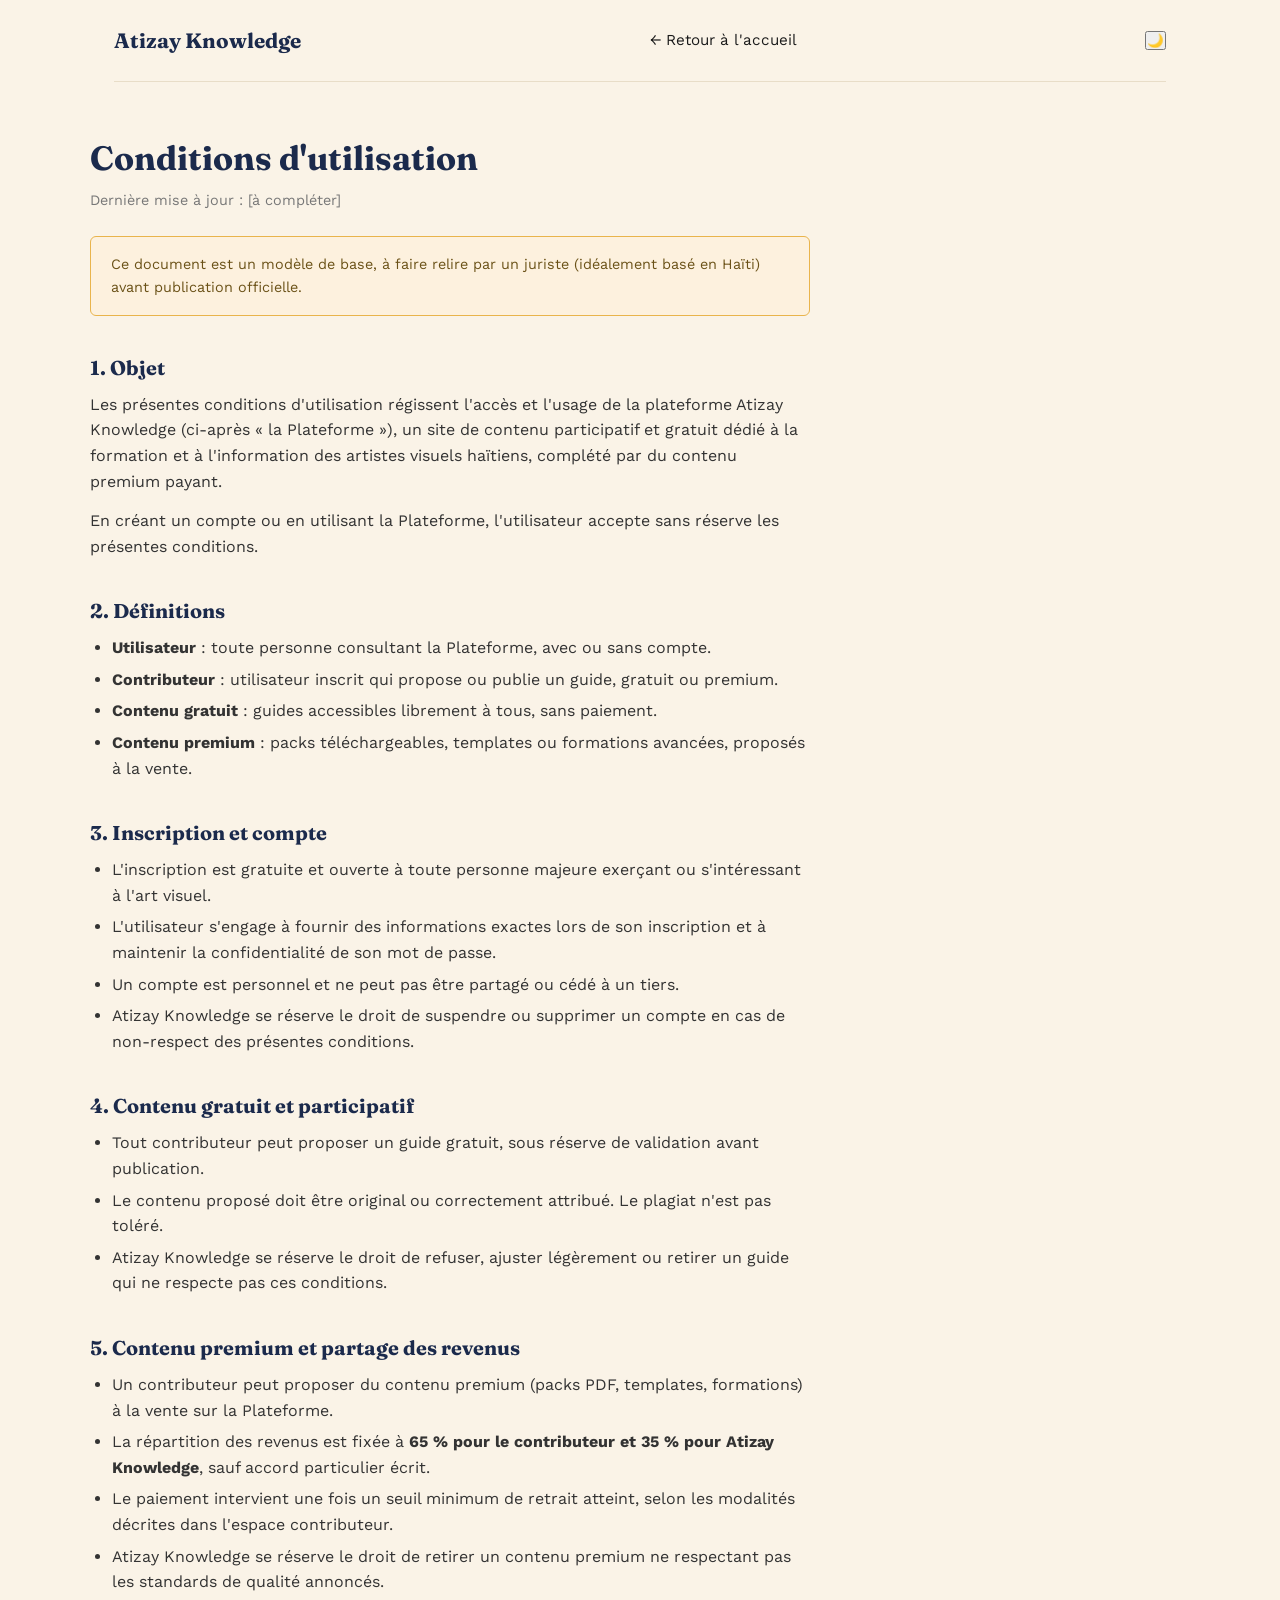
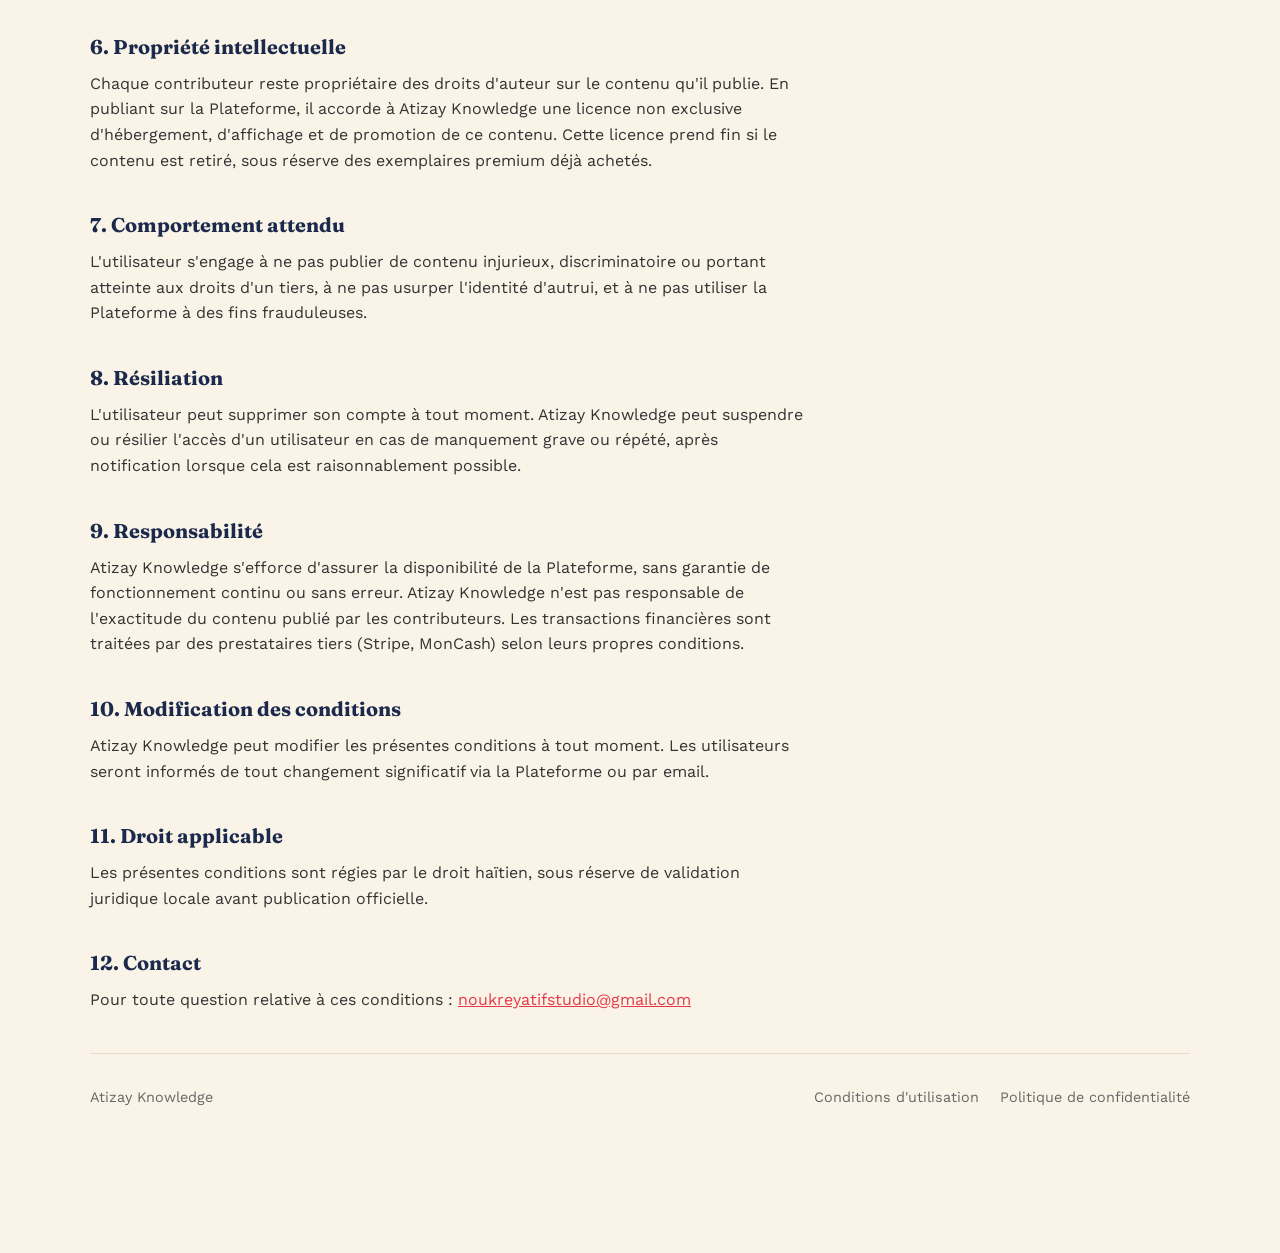
==== conditions-utilisation.html @ 025813e9 "Add files via upload" ====
<!DOCTYPE html>
<html lang="fr">
<head>
<meta charset="UTF-8">
<meta name="viewport" content="width=device-width, initial-scale=1">
<title>Conditions d'utilisation — Atizay Knowledge</title>
<link rel="preconnect" href="https://fonts.googleapis.com">
<link rel="icon" href="assets/icon/favicon_io/android-chrome-512x512.png" type="image/x-icon">
<link href="https://fonts.googleapis.com/css2?family=Fraunces:wght@400;600;700&family=Work+Sans:wght@400;500;600&display=swap" rel="stylesheet">
<link rel="stylesheet" href="css/condition-politique.css">
</head>

<body>

<div class="wrap">
  <header>
    <a href="index.html" class="logo">Atizay Knowledge</a>
    <a href="index.html" class="back">← Retour à l'accueil</a>
    <button id="toggle-theme" class="btn-theme" aria-label="Activer le mode sombre">🌙</button>
  </header>
</div>

<div class="wrap legal-page">

  <div class="legal-intro">
    <h1>Conditions d'utilisation</h1>
    <p class="maj">Dernière mise à jour : [à compléter]</p>
    <div class="note-juridique">
      Ce document est un modèle de base, à faire relire par un juriste (idéalement basé en Haïti) avant publication officielle.
    </div>
  </div>

  <!-- Tout le bloc ci-dessous (.legal-content) est ce qu'il faut remplacer
       pour transformer cette page en "politique-confidentialite.html" :
       change le <h1> plus haut, le <title> en haut du fichier,
       et le contenu des <h2>/<p> ici. La mise en forme reste identique. -->
  <div class="legal-content">

    <h2>1. Objet</h2>
    <p>Les présentes conditions d'utilisation régissent l'accès et l'usage de la plateforme Atizay Knowledge (ci-après « la Plateforme »), un site de contenu participatif et gratuit dédié à la formation et à l'information des artistes visuels haïtiens, complété par du contenu premium payant.</p>
    <p>En créant un compte ou en utilisant la Plateforme, l'utilisateur accepte sans réserve les présentes conditions.</p>

    <h2>2. Définitions</h2>
    <ul>
      <li><strong>Utilisateur</strong> : toute personne consultant la Plateforme, avec ou sans compte.</li>
      <li><strong>Contributeur</strong> : utilisateur inscrit qui propose ou publie un guide, gratuit ou premium.</li>
      <li><strong>Contenu gratuit</strong> : guides accessibles librement à tous, sans paiement.</li>
      <li><strong>Contenu premium</strong> : packs téléchargeables, templates ou formations avancées, proposés à la vente.</li>
    </ul>

    <h2>3. Inscription et compte</h2>
    <ul>
      <li>L'inscription est gratuite et ouverte à toute personne majeure exerçant ou s'intéressant à l'art visuel.</li>
      <li>L'utilisateur s'engage à fournir des informations exactes lors de son inscription et à maintenir la confidentialité de son mot de passe.</li>
      <li>Un compte est personnel et ne peut pas être partagé ou cédé à un tiers.</li>
      <li>Atizay Knowledge se réserve le droit de suspendre ou supprimer un compte en cas de non-respect des présentes conditions.</li>
    </ul>

    <h2>4. Contenu gratuit et participatif</h2>
    <ul>
      <li>Tout contributeur peut proposer un guide gratuit, sous réserve de validation avant publication.</li>
      <li>Le contenu proposé doit être original ou correctement attribué. Le plagiat n'est pas toléré.</li>
      <li>Atizay Knowledge se réserve le droit de refuser, ajuster légèrement ou retirer un guide qui ne respecte pas ces conditions.</li>
    </ul>

    <h2>5. Contenu premium et partage des revenus</h2>
    <ul>
      <li>Un contributeur peut proposer du contenu premium (packs PDF, templates, formations) à la vente sur la Plateforme.</li>
      <li>La répartition des revenus est fixée à <strong>65 % pour le contributeur et 35 % pour Atizay Knowledge</strong>, sauf accord particulier écrit.</li>
      <li>Le paiement intervient une fois un seuil minimum de retrait atteint, selon les modalités décrites dans l'espace contributeur.</li>
      <li>Atizay Knowledge se réserve le droit de retirer un contenu premium ne respectant pas les standards de qualité annoncés.</li>
    </ul>

    <h2>6. Propriété intellectuelle</h2>
    <p>Chaque contributeur reste propriétaire des droits d'auteur sur le contenu qu'il publie. En publiant sur la Plateforme, il accorde à Atizay Knowledge une licence non exclusive d'hébergement, d'affichage et de promotion de ce contenu. Cette licence prend fin si le contenu est retiré, sous réserve des exemplaires premium déjà achetés.</p>

    <h2>7. Comportement attendu</h2>
    <p>L'utilisateur s'engage à ne pas publier de contenu injurieux, discriminatoire ou portant atteinte aux droits d'un tiers, à ne pas usurper l'identité d'autrui, et à ne pas utiliser la Plateforme à des fins frauduleuses.</p>

    <h2>8. Résiliation</h2>
    <p>L'utilisateur peut supprimer son compte à tout moment. Atizay Knowledge peut suspendre ou résilier l'accès d'un utilisateur en cas de manquement grave ou répété, après notification lorsque cela est raisonnablement possible.</p>

    <h2>9. Responsabilité</h2>
    <p>Atizay Knowledge s'efforce d'assurer la disponibilité de la Plateforme, sans garantie de fonctionnement continu ou sans erreur. Atizay Knowledge n'est pas responsable de l'exactitude du contenu publié par les contributeurs. Les transactions financières sont traitées par des prestataires tiers (Stripe, MonCash) selon leurs propres conditions.</p>

    <h2>10. Modification des conditions</h2>
    <p>Atizay Knowledge peut modifier les présentes conditions à tout moment. Les utilisateurs seront informés de tout changement significatif via la Plateforme ou par email.</p>

    <h2>11. Droit applicable</h2>
    <p>Les présentes conditions sont régies par le droit haïtien, sous réserve de validation juridique locale avant publication officielle.</p>

    <h2>12. Contact</h2>
    <p>Pour toute question relative à ces conditions : <a href="mailto:noukreyatifstudio@gmail.com">noukreyatifstudio@gmail.com</a></p>

  </div>

  <footer>
    <span>Atizay Knowledge</span>
    <div>
      <a href="conditions-utilisation.html">Conditions d'utilisation</a>
      <a href="politique-confidentialite.html">Politique de confidentialité</a>
    </div>
  </footer>

</div>

</body>
</html>
---- css/condition-politique.css ----
:root {
    --indigo: #1B2A4C;
    --corail: #E63946;
    --sable: #FAF3E7;
    --or: #E9B44C;
    --encre: #1A1A1A;
  }

  * { box-sizing: border-box; margin: 0; padding: 0; }

  body {
    font-family: 'Work Sans', sans-serif;
    color: var(--encre);
    background: var(--sable);
    line-height: 1.6;
  }

  h1, h2 {
    font-family: 'Fraunces', serif;
    line-height: 1.2;
  }

  .wrap {
    max-width: 1100px;
    margin: 0 auto;
    padding: 0 24px;
  }

  /* Header (identique aux autres pages) */
  header {
    display: flex;
    justify-content: space-between;
    align-items: center;
    padding: 24px 0;
    border-bottom: 1px solid #e8ddc8;
  }

  .logo {
    font-family: 'Fraunces', serif;
    font-weight: 700;
    font-size: 1.3rem;
    color: var(--indigo);
    text-decoration: none;
  }

  header a.back {
    color: var(--encre);
    text-decoration: none;
    font-size: 0.95rem;
  }

  /* Page légale : colonne de texte centrée et limitée en largeur
     pour rester confortable à lire. C'est cette structure (.legal-page)
     qu'on réutilise telle quelle pour la page de politique de confidentialité —
     seul le <title>, le <h1> et le contenu à l'intérieur de .legal-content changent. */
  .legal-page {
    padding: 56px 0 96px;
  }

  .legal-intro {
    max-width: 720px;
  }

  .legal-page h1 {
    font-size: 2.1rem;
    color: var(--indigo);
  }

  .maj {
    margin-top: 10px;
    font-size: 0.9rem;
    color: #777;
  }

  .note-juridique {
    margin-top: 24px;
    background: #fdf1de;
    border: 1px solid var(--or);
    border-radius: 6px;
    padding: 16px 20px;
    font-size: 0.9rem;
    color: #6b5218;
  }

  .legal-content {
    max-width: 720px;
    margin-top: 40px;
  }

  .legal-content h2 {
    font-size: 1.25rem;
    color: var(--indigo);
    margin-top: 40px;
    margin-bottom: 12px;
  }

  .legal-content h2:first-child {
    margin-top: 0;
  }

  .legal-content p {
    margin-bottom: 14px;
    color: #333;
  }

  .legal-content ul {
    margin: 0 0 14px 22px;
    color: #333;
  }

  .legal-content li {
    margin-bottom: 6px;
  }

  .legal-content table {
    width: 100%;
    border-collapse: collapse;
    margin: 16px 0;
    font-size: 0.92rem;
  }

  .legal-content th, .legal-content td {
    text-align: left;
    padding: 10px 12px;
    border: 1px solid #e0d5bb;
  }

  .legal-content th {
    background: white;
    color: var(--indigo);
  }

  .legal-content a {
    color: var(--corail);
  }

  footer {
    padding: 32px 0 48px;
    font-size: 0.9rem;
    color: #666;
    display: flex;
    justify-content: space-between;
    border-top: 1px solid #e8ddc8;
    margin-top: 40px;
  }

  footer a {
    color: #666;
    text-decoration: none;
    margin-left: 16px;
  }
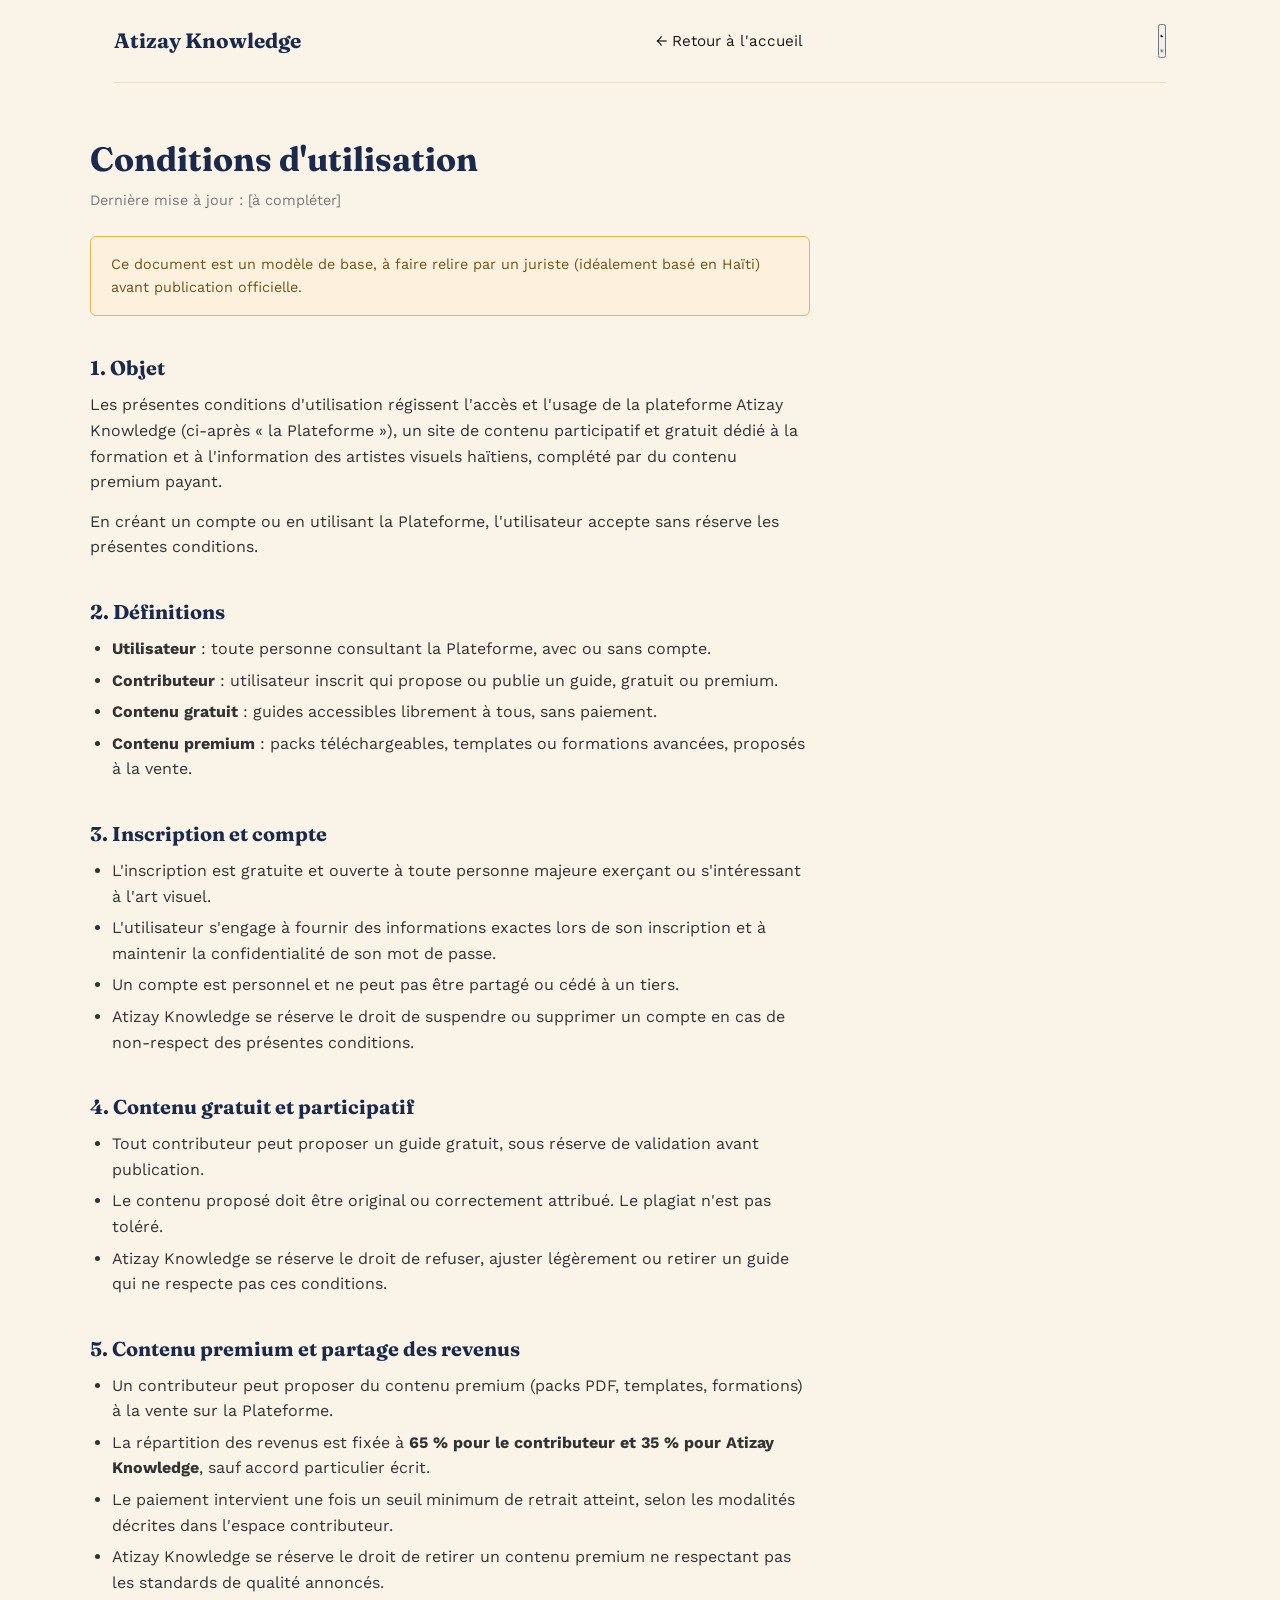
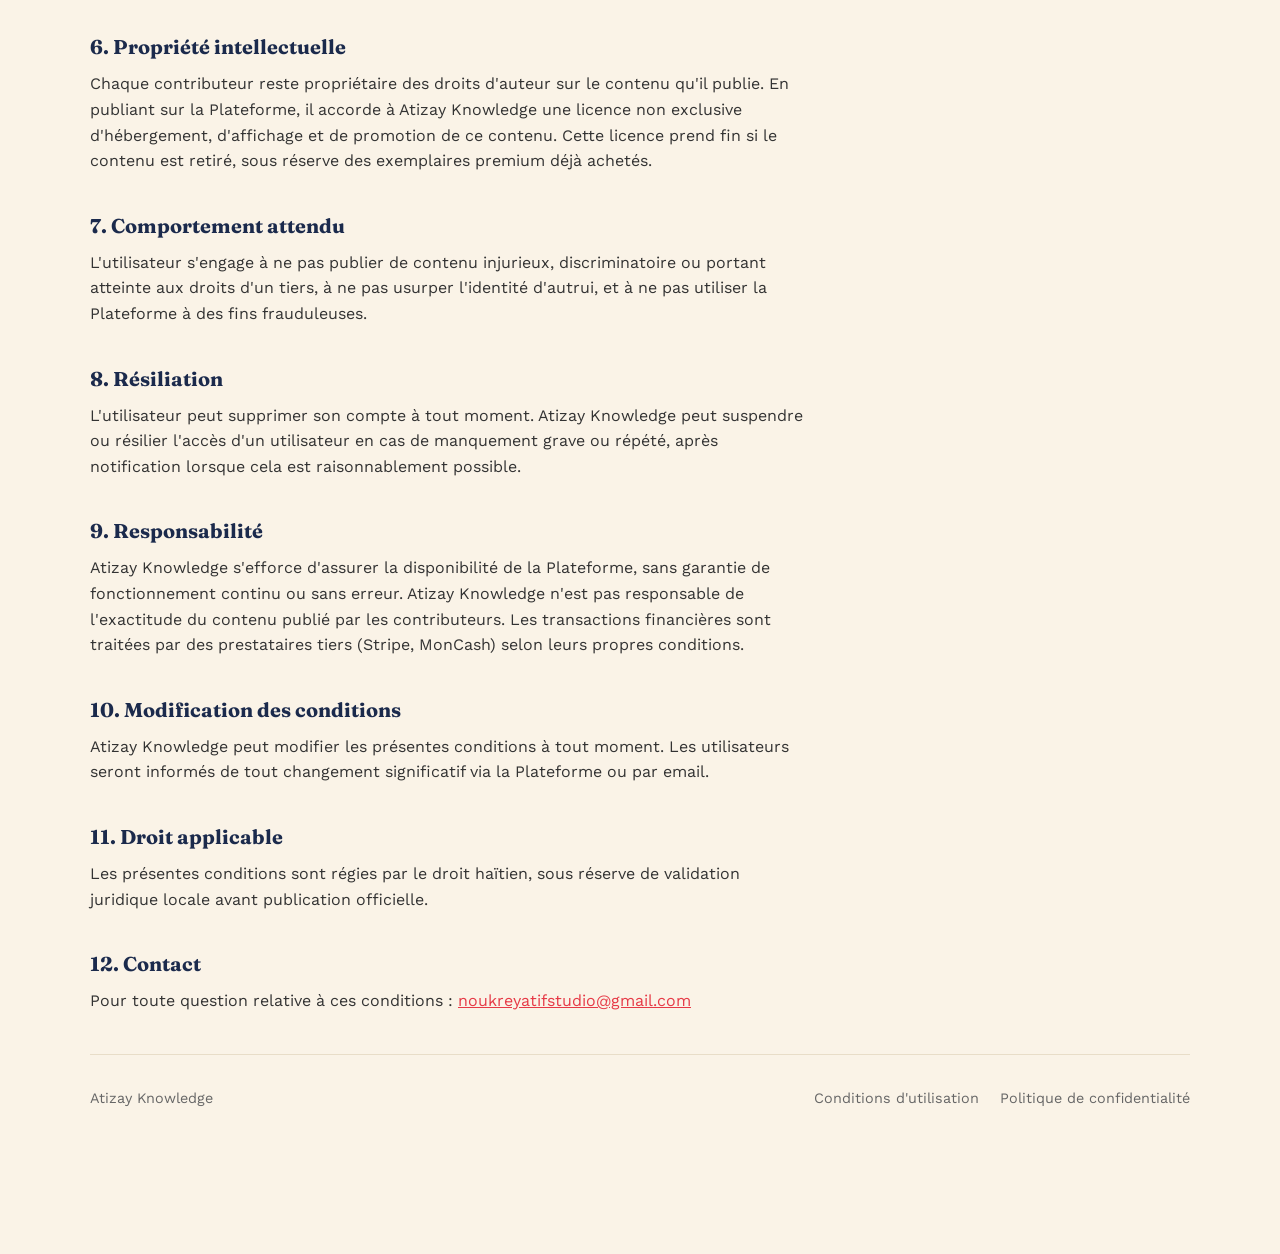
==== commit dc4187df: "Update conditions-utilisation.html" ====
--- a/conditions-utilisation.html
+++ b/conditions-utilisation.html
@@ -16,7 +16,18 @@
   <header>
     <a href="index.html" class="logo">Atizay Knowledge</a>
     <a href="index.html" class="back">← Retour à l'accueil</a>
-    <button id="toggle-theme" class="btn-theme" aria-label="Activer le mode sombre">🌙</button>
+    <button id="toggle-theme" class="btn-theme" aria-label="Changer de thème">
+  <!-- Lune : visible en mode clair -->
+  <svg class="icone-lune" viewBox="0 0 24 24" fill="currentColor" aria-hidden="true">
+    <path d="M21 12.79A9 9 0 1 1 11.21 3a7 7 0 0 0 9.79 9.79z"/>
+  </svg>
+  <!-- Soleil : visible en mode sombre -->
+  <svg class="icone-soleil" viewBox="0 0 24 24" fill="currentColor" aria-hidden="true">
+    <circle cx="12" cy="12" r="4"/>
+    <path d="M12 2v2M12 20v2M4.93 4.93l1.41 1.41M17.66 17.66l1.41 1.41M2 12h2M20 12h2M4.93 19.07l1.41-1.41M17.66 6.34l1.41-1.41"
+          fill="none" stroke="currentColor" stroke-width="2" stroke-linecap="round"/>
+  </svg>
+</button>
   </header>
 </div>
 
